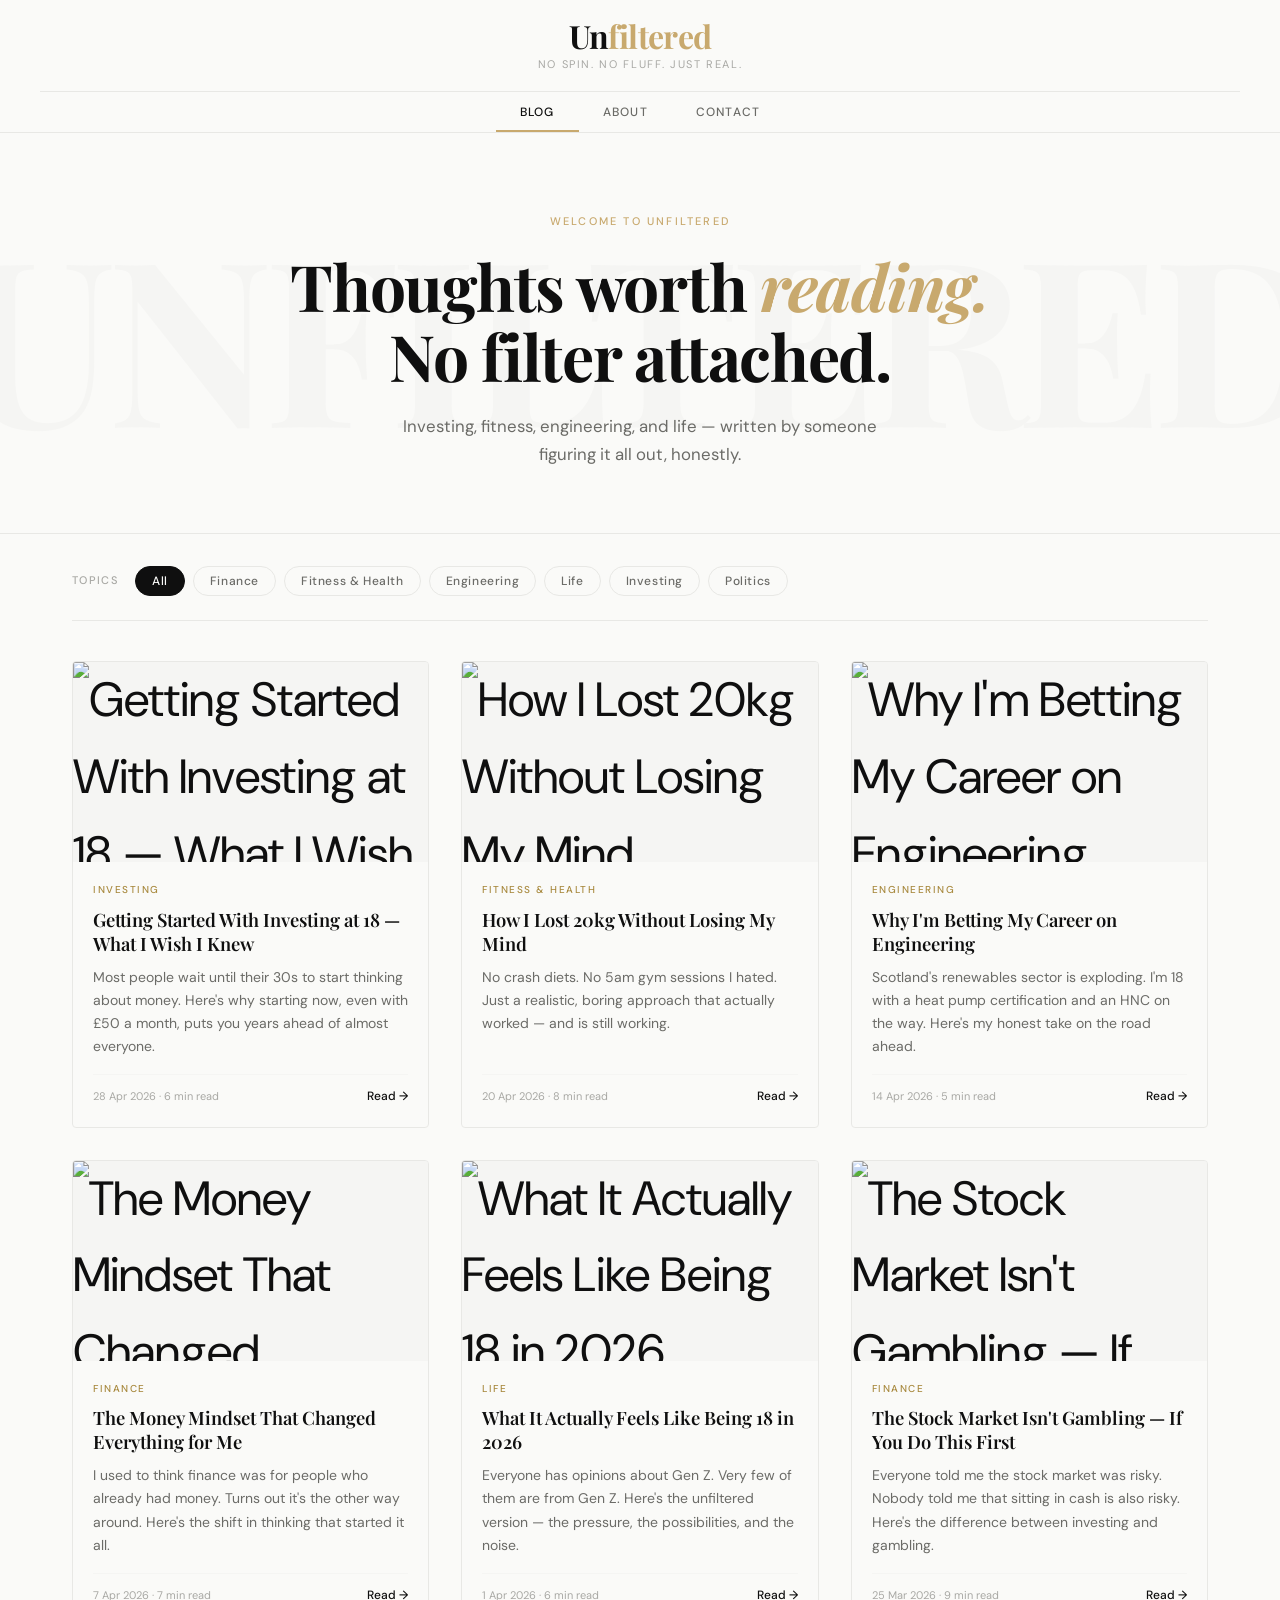
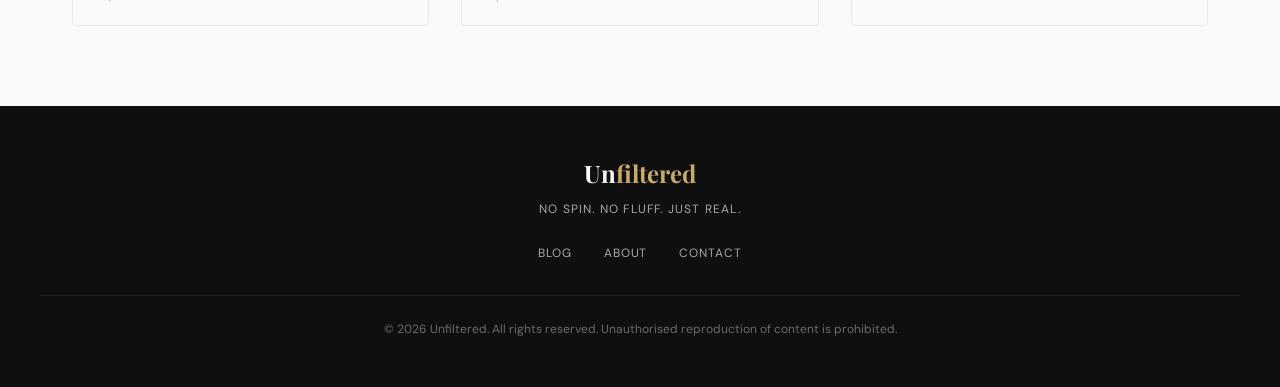
==== index.html @ 5640ca7e "first commit" ====
<!DOCTYPE html>
<html lang="en">
<head>
  <meta charset="UTF-8">
  <meta name="viewport" content="width=device-width, initial-scale=1.0">
  <title>Unfiltered — Real talk on finance, fitness, engineering &amp; life</title>
  <meta name="description" content="Unfiltered is a personal blog covering investing, fitness, engineering, finance, and life — written honestly, without the fluff.">
  <meta property="og:title" content="Unfiltered">
  <meta property="og:description" content="Real talk on finance, fitness, engineering and life.">
  <meta property="og:type" content="website">
  <link rel="canonical" href="https://yourusername.github.io/">

  <!-- Google Analytics: replace G-XXXXXXXXXX with your actual ID after setup -->
  <script async src="https://www.googletagmanager.com/gtag/js?id=G-XXXXXXXXXX"></script>
  <script>
    window.dataLayer = window.dataLayer || [];
    function gtag(){dataLayer.push(arguments);}
    gtag('js', new Date());
    gtag('config', 'G-XXXXXXXXXX');
  </script>

  <link rel="stylesheet" href="css/style.css">
</head>
<body>

  <nav class="navbar">
    <div class="navbar-inner">
      <a href="index.html" class="navbar-logo">Un<span>filtered</span></a>
      <p class="navbar-tagline">No spin. No fluff. Just real.</p>
      <div class="navbar-links">
        <a href="index.html">Blog</a>
        <a href="about.html">About</a>
        <a href="contact.html">Contact</a>
      </div>
    </div>
  </nav>

  <section class="hero">
    <div class="hero-inner">
      <p class="hero-eyebrow">Welcome to Unfiltered</p>
      <h1 class="hero-title">Thoughts worth <em>reading.</em><br>No filter attached.</h1>
      <p class="hero-desc">Investing, fitness, engineering, and life — written by someone figuring it all out, honestly.</p>
    </div>
  </section>

  <div class="filter-section">
    <div class="filter-bar">
      <span class="filter-label">Topics</span>
      <button class="filter-btn active" data-filter="all">All</button>
      <button class="filter-btn" data-filter="Finance">Finance</button>
      <button class="filter-btn" data-filter="Fitness & Health">Fitness &amp; Health</button>
      <button class="filter-btn" data-filter="Engineering">Engineering</button>
      <button class="filter-btn" data-filter="Life">Life</button>
      <button class="filter-btn" data-filter="Investing">Investing</button>
      <button class="filter-btn" data-filter="Politics">Politics</button>
    </div>
  </div>

  <section class="posts-section">
    <div class="posts-grid" id="posts-grid"></div>
    <p class="no-results" id="no-results">No posts in this category yet — check back soon.</p>
  </section>

  <footer>
    <div class="footer-inner">
      <div class="footer-logo">Un<span>filtered</span></div>
      <p class="footer-tagline">No spin. No fluff. Just real.</p>
      <div class="footer-links">
        <a href="index.html">Blog</a>
        <a href="about.html">About</a>
        <a href="contact.html">Contact</a>
      </div>
      <p class="footer-copy">&copy; 2026 Unfiltered. All rights reserved. Unauthorised reproduction of content is prohibited.</p>
    </div>
  </footer>

  <script src="js/posts.js"></script>
  <script src="js/main.js"></script>
</body>
</html>
---- css/style.css ----
@import url('https://fonts.googleapis.com/css2?family=Playfair+Display:ital,wght@0,400;0,600;0,700;1,400&family=DM+Sans:wght@300;400;500&display=swap');

*, *::before, *::after { box-sizing: border-box; margin: 0; padding: 0; }

:root {
  --black: #0f0f0f;
  --white: #fafaf8;
  --gray-100: #f5f5f3;
  --gray-200: #e8e8e5;
  --gray-400: #a8a8a4;
  --gray-600: #6b6b67;
  --accent: #c8a96e;
  --accent-dark: #a8893e;
  --font-display: 'Playfair Display', Georgia, serif;
  --font-body: 'DM Sans', sans-serif;
  --max-width: 1200px;
  --transition: 0.25s cubic-bezier(0.4, 0, 0.2, 1);
}

html { scroll-behavior: smooth; }

body {
  font-family: var(--font-body);
  background: var(--white);
  color: var(--black);
  font-size: 16px;
  line-height: 1.6;
  -webkit-font-smoothing: antialiased;
}

a { color: inherit; text-decoration: none; }
img { max-width: 100%; display: block; }
button { cursor: pointer; font-family: var(--font-body); }

/* NAVBAR */
.navbar {
  position: sticky; top: 0; z-index: 100;
  background: var(--white);
  border-bottom: 1px solid var(--gray-200);
  padding: 0 2rem;
}
.navbar-inner {
  max-width: var(--max-width); margin: 0 auto;
  display: flex; flex-direction: column; align-items: center;
  padding: 1.25rem 0 0;
}
.navbar-logo {
  font-family: var(--font-display); font-size: 2rem; font-weight: 700;
  letter-spacing: -0.02em; color: var(--black); line-height: 1;
}
.navbar-logo span { color: var(--accent); }
.navbar-tagline {
  font-size: 11px; letter-spacing: 0.15em; text-transform: uppercase;
  color: var(--gray-400); margin: 4px 0 1.1rem; font-weight: 400;
}
.navbar-links {
  display: flex; gap: 0;
  border-top: 1px solid var(--gray-200);
  width: 100%; justify-content: center;
}
.navbar-links a {
  font-size: 12px; font-weight: 500; letter-spacing: 0.1em; text-transform: uppercase;
  color: var(--gray-600); padding: 0.65rem 1.5rem;
  transition: color var(--transition); position: relative;
}
.navbar-links a::after {
  content: ''; position: absolute; bottom: 0; left: 50%; right: 50%;
  height: 2px; background: var(--accent);
  transition: left var(--transition), right var(--transition);
}
.navbar-links a:hover { color: var(--black); }
.navbar-links a:hover::after,
.navbar-links a.active::after { left: 0; right: 0; }
.navbar-links a.active { color: var(--black); }

/* HERO */
.hero {
  border-bottom: 1px solid var(--gray-200);
  padding: 5rem 2rem 4rem; text-align: center;
  background: var(--white); position: relative; overflow: hidden;
}
.hero::before {
  content: 'UNFILTERED'; position: absolute;
  font-family: var(--font-display); font-size: 18vw; font-weight: 700;
  color: var(--gray-100); top: 50%; left: 50%;
  transform: translate(-50%, -50%); white-space: nowrap;
  pointer-events: none; user-select: none; letter-spacing: -0.04em;
}
.hero-inner { position: relative; max-width: 700px; margin: 0 auto; }
.hero-eyebrow {
  font-size: 11px; letter-spacing: 0.2em; text-transform: uppercase;
  color: var(--accent); margin-bottom: 1.25rem; font-weight: 500;
}
.hero-title {
  font-family: var(--font-display);
  font-size: clamp(2.5rem, 5vw, 4rem); font-weight: 700;
  line-height: 1.1; letter-spacing: -0.02em; margin-bottom: 1.25rem;
}
.hero-title em { font-style: italic; color: var(--accent); }
.hero-desc {
  font-size: 1.05rem; color: var(--gray-600);
  max-width: 480px; margin: 0 auto; line-height: 1.7;
}

/* FILTER BAR */
.filter-section {
  padding: 2rem 2rem 0;
  max-width: var(--max-width); margin: 0 auto;
}
.filter-bar {
  display: flex; gap: 0.5rem; flex-wrap: wrap; align-items: center;
  padding-bottom: 1.5rem; border-bottom: 1px solid var(--gray-200);
}
.filter-label {
  font-size: 11px; letter-spacing: 0.12em; text-transform: uppercase;
  color: var(--gray-400); margin-right: 0.5rem; font-weight: 500;
}
.filter-btn {
  padding: 0.4rem 1rem; border: 1px solid var(--gray-200); border-radius: 100px;
  background: transparent; font-size: 12px; font-weight: 500;
  color: var(--gray-600); letter-spacing: 0.05em;
  transition: all var(--transition);
}
.filter-btn:hover { border-color: var(--black); color: var(--black); }
.filter-btn.active { background: var(--black); border-color: var(--black); color: var(--white); }

/* POST GRID */
.posts-section {
  padding: 2.5rem 2rem 5rem;
  max-width: var(--max-width); margin: 0 auto;
}
.posts-grid {
  display: grid; grid-template-columns: repeat(3, 1fr); gap: 2rem;
}
.post-card {
  display: flex; flex-direction: column;
  background: var(--white); border: 1px solid var(--gray-200);
  border-radius: 4px; overflow: hidden;
  transition: transform var(--transition), box-shadow var(--transition);
  cursor: pointer;
  animation: fadeUp 0.4s ease both;
}
.post-card:hover { transform: translateY(-4px); box-shadow: 0 12px 40px rgba(0,0,0,0.08); }
.post-card-image {
  width: 100%; aspect-ratio: 16/9; object-fit: cover;
  background: var(--gray-100);
  display: flex; align-items: center; justify-content: center;
  font-size: 3rem; overflow: hidden;
}
.post-card-image img { width: 100%; height: 100%; object-fit: cover; }
.post-card-body { padding: 1.25rem; display: flex; flex-direction: column; flex: 1; }
.post-card-category {
  font-size: 10px; font-weight: 500; letter-spacing: 0.15em;
  text-transform: uppercase; color: var(--accent-dark); margin-bottom: 0.6rem;
}
.post-card-title {
  font-family: var(--font-display); font-size: 1.15rem; font-weight: 600;
  line-height: 1.3; margin-bottom: 0.65rem; color: var(--black);
}
.post-card-summary {
  font-size: 0.875rem; color: var(--gray-600); line-height: 1.65;
  flex: 1; margin-bottom: 1rem;
}
.post-card-footer {
  display: flex; align-items: center; justify-content: space-between;
  border-top: 1px solid var(--gray-100); padding-top: 0.75rem;
}
.post-card-date { font-size: 11px; color: var(--gray-400); }
.post-card-link {
  font-size: 12px; font-weight: 500; color: var(--black);
  display: flex; align-items: center; gap: 4px;
  transition: gap var(--transition);
}
.post-card:hover .post-card-link { gap: 8px; }
.no-results {
  text-align: center; padding: 4rem 2rem; color: var(--gray-400);
  font-family: var(--font-display); font-style: italic; font-size: 1.2rem;
  display: none; grid-column: 1 / -1;
}

/* FOOTER */
footer {
  background: var(--black); color: var(--white);
  padding: 3rem 2rem; text-align: center;
}
.footer-inner { max-width: var(--max-width); margin: 0 auto; }
.footer-logo { font-family: var(--font-display); font-size: 1.5rem; font-weight: 700; margin-bottom: 0.5rem; }
.footer-logo span { color: var(--accent); }
.footer-tagline {
  font-size: 12px; color: var(--gray-400); letter-spacing: 0.1em;
  text-transform: uppercase; margin-bottom: 1.5rem;
}
.footer-links { display: flex; gap: 2rem; justify-content: center; margin-bottom: 2rem; }
.footer-links a {
  font-size: 12px; letter-spacing: 0.08em; text-transform: uppercase;
  color: var(--gray-400); transition: color var(--transition);
}
.footer-links a:hover { color: var(--white); }
.footer-copy {
  font-size: 12px; color: var(--gray-600);
  border-top: 1px solid #1f1f1f; padding-top: 1.5rem;
}

/* ABOUT PAGE */
.about-hero {
  padding: 5rem 2rem 3rem; max-width: 750px;
  margin: 0 auto; text-align: center;
}
.about-eyebrow { font-size: 11px; letter-spacing: 0.2em; text-transform: uppercase; color: var(--accent); margin-bottom: 1rem; }
.about-title {
  font-family: var(--font-display);
  font-size: clamp(2rem, 4vw, 3rem); font-weight: 700;
  line-height: 1.15; letter-spacing: -0.02em; margin-bottom: 2rem;
}
.about-body { max-width: 620px; margin: 0 auto 2rem; color: var(--gray-600); font-size: 1.05rem; line-height: 1.8; }
.about-body p { margin-bottom: 1.25rem; }
.about-divider { width: 40px; height: 2px; background: var(--accent); margin: 0 auto 3rem; }
.about-values {
  display: grid; grid-template-columns: repeat(3, 1fr);
  gap: 1.5rem; max-width: 900px; margin: 0 auto 5rem; padding: 0 2rem;
}
.value-card { background: var(--gray-100); padding: 1.5rem; border-radius: 4px; text-align: left; }
.value-number { font-family: var(--font-display); font-size: 2rem; font-weight: 700; color: var(--accent); margin-bottom: 0.5rem; }
.value-title { font-weight: 500; margin-bottom: 0.4rem; font-size: 0.95rem; }
.value-desc { font-size: 0.85rem; color: var(--gray-600); line-height: 1.6; }

/* CONTACT PAGE */
.contact-section { max-width: 600px; margin: 0 auto; padding: 5rem 2rem; }
.contact-title {
  font-family: var(--font-display);
  font-size: clamp(2rem, 4vw, 3rem); font-weight: 700;
  letter-spacing: -0.02em; margin-bottom: 0.75rem;
}
.contact-desc { color: var(--gray-600); margin-bottom: 2.5rem; line-height: 1.7; }
.form-group { margin-bottom: 1.25rem; }
.form-label {
  display: block; font-size: 12px; font-weight: 500;
  letter-spacing: 0.08em; text-transform: uppercase;
  color: var(--gray-600); margin-bottom: 0.5rem;
}
.form-input, .form-textarea {
  width: 100%; padding: 0.75rem 1rem;
  border: 1px solid var(--gray-200); border-radius: 4px;
  font-family: var(--font-body); font-size: 0.95rem;
  background: var(--white); color: var(--black);
  transition: border-color var(--transition); outline: none;
}
.form-input:focus, .form-textarea:focus { border-color: var(--black); }
.form-textarea { height: 140px; resize: vertical; }
.form-submit {
  padding: 0.85rem 2.5rem; background: var(--black); color: var(--white);
  border: none; border-radius: 4px; font-size: 13px; font-weight: 500;
  letter-spacing: 0.08em; text-transform: uppercase;
  transition: background var(--transition), transform var(--transition);
}
.form-submit:hover { background: var(--accent-dark); transform: translateY(-1px); }
.form-success {
  display: none; padding: 1rem; background: #f0f7f0;
  border: 1px solid #c3dfc3; border-radius: 4px;
  color: #2a5a2a; font-size: 0.9rem; margin-top: 1rem;
}

/* BLOG POST PAGE */
.post-back {
  display: inline-flex; align-items: center; gap: 6px;
  font-size: 13px; font-weight: 500; color: var(--gray-600);
  padding: 1.25rem 2rem; transition: color var(--transition);
  border-bottom: 1px solid var(--gray-200); width: 100%;
}
.post-back:hover { color: var(--black); }
.post-hero {
  padding: 4rem 2rem 3rem; max-width: 780px;
  margin: 0 auto; text-align: center;
  border-bottom: 1px solid var(--gray-200); margin-bottom: 3rem;
}
.post-category-badge {
  display: inline-block; font-size: 10px; font-weight: 500;
  letter-spacing: 0.15em; text-transform: uppercase;
  color: var(--accent-dark); border: 1px solid var(--accent);
  padding: 4px 12px; border-radius: 100px; margin-bottom: 1.25rem;
}
.post-title {
  font-family: var(--font-display);
  font-size: clamp(2rem, 4vw, 3.2rem); font-weight: 700;
  line-height: 1.15; letter-spacing: -0.02em; margin-bottom: 1rem;
}
.post-meta {
  font-size: 13px; color: var(--gray-400);
  display: flex; gap: 1.5rem; justify-content: center; align-items: center;
}
.post-cover { max-width: 900px; margin: 0 auto 3rem; padding: 0 2rem; }
.post-cover img {
  width: 100%; border-radius: 4px;
  aspect-ratio: 16/8; object-fit: cover; background: var(--gray-100);
}
.post-content { max-width: 680px; margin: 0 auto; padding: 0 2rem 5rem; }
.post-content p { margin-bottom: 1.5rem; font-size: 1.05rem; line-height: 1.8; color: #1f1f1f; }
.post-content h2 { font-family: var(--font-display); font-size: 1.6rem; font-weight: 600; margin: 2.5rem 0 1rem; }
.post-content h3 { font-size: 1.15rem; font-weight: 500; margin: 2rem 0 0.75rem; }
.post-content blockquote {
  border-left: 3px solid var(--accent); padding: 0.5rem 0 0.5rem 1.5rem;
  margin: 2rem 0; font-family: var(--font-display); font-style: italic;
  font-size: 1.15rem; color: var(--gray-600);
}
.post-content ul, .post-content ol { padding-left: 1.5rem; margin-bottom: 1.5rem; }
.post-content li { margin-bottom: 0.5rem; font-size: 1.05rem; line-height: 1.7; }

/* COPY PROTECTION */
.protected { -webkit-user-select: none; -moz-user-select: none; user-select: none; }

/* RESPONSIVE */
@media (max-width: 900px) {
  .posts-grid { grid-template-columns: repeat(2, 1fr); }
  .about-values { grid-template-columns: repeat(2, 1fr); }
}
@media (max-width: 600px) {
  .navbar-links a { padding: 0.65rem 0.85rem; font-size: 11px; }
  .posts-grid { grid-template-columns: 1fr; }
  .about-values { grid-template-columns: 1fr; }
  .hero::before { font-size: 25vw; }
}

@keyframes fadeUp {
  from { opacity: 0; transform: translateY(16px); }
  to { opacity: 1; transform: translateY(0); }
}
.post-card:nth-child(1) { animation-delay: 0.05s; }
.post-card:nth-child(2) { animation-delay: 0.1s; }
.post-card:nth-child(3) { animation-delay: 0.15s; }
.post-card:nth-child(4) { animation-delay: 0.2s; }
.post-card:nth-child(5) { animation-delay: 0.25s; }
.post-card:nth-child(6) { animation-delay: 0.3s; }
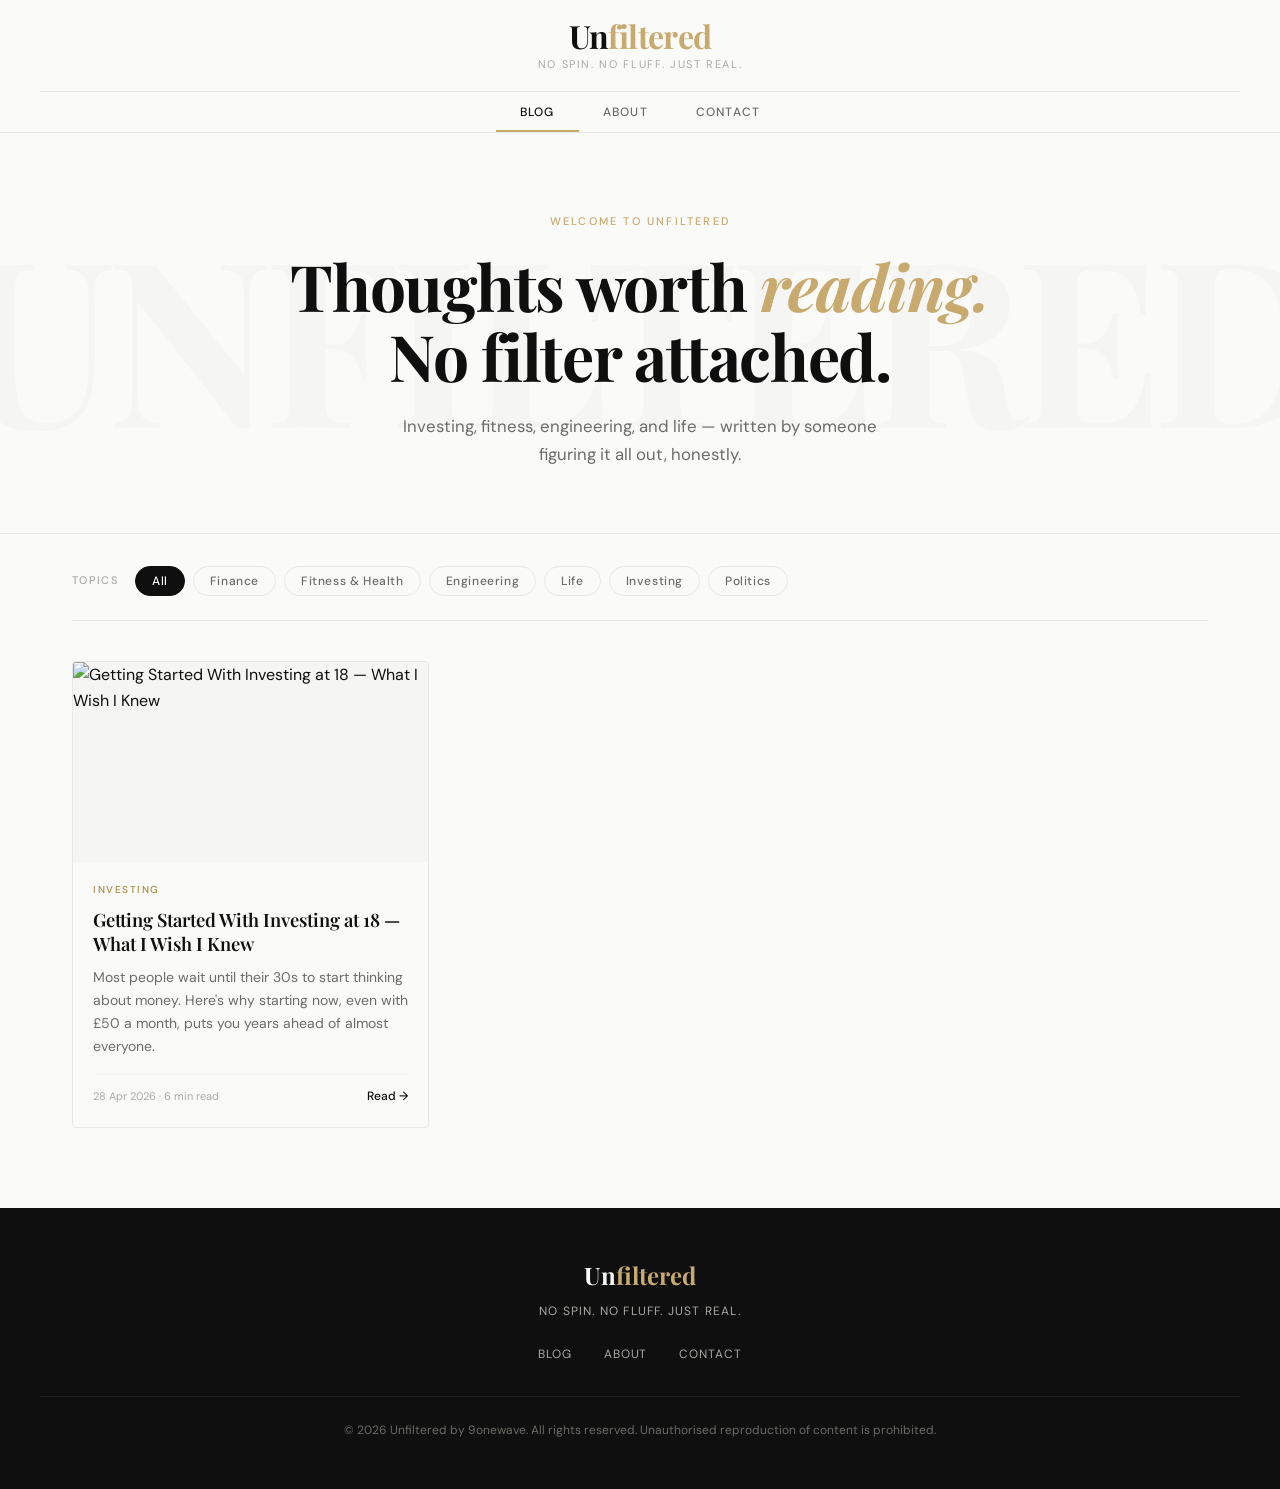
==== commit 6a661dff: "updated everything changed everything and next step is testing and changing" ====
--- a/index.html
+++ b/index.html
@@ -3,14 +3,42 @@
 <head>
   <meta charset="UTF-8">
   <meta name="viewport" content="width=device-width, initial-scale=1.0">
-  <title>Unfiltered — Real talk on finance, fitness, engineering &amp; life</title>
-  <meta name="description" content="Unfiltered is a personal blog covering investing, fitness, engineering, finance, and life — written honestly, without the fluff.">
-  <meta property="og:title" content="Unfiltered">
-  <meta property="og:description" content="Real talk on finance, fitness, engineering and life.">
+
+  <title>Unfiltered — Real talk on finance, fitness, engineering &amp; life | 9onewave</title>
+  <meta name="description" content="Unfiltered is a personal blog by 9onewave covering investing, fitness, engineering, finance, and life — written honestly, without the fluff.">
+  <meta name="author" content="9onewave">
+  <meta name="robots" content="index, follow">
+  <link rel="canonical" href="https://9onewave.github.io/">
+
+  <!-- Open Graph -->
+  <meta property="og:title" content="Unfiltered — Real talk on finance, fitness, engineering &amp; life">
+  <meta property="og:description" content="Personal blog by 9onewave. Investing, fitness, engineering, and life — written honestly, without the fluff.">
   <meta property="og:type" content="website">
-  <link rel="canonical" href="https://yourusername.github.io/">
+  <meta property="og:url" content="https://9onewave.github.io/">
+  <meta property="og:site_name" content="Unfiltered">
 
-  <!-- Google Analytics: replace G-XXXXXXXXXX with your actual ID after setup -->
+  <!-- Twitter Card -->
+  <meta name="twitter:card" content="summary_large_image">
+  <meta name="twitter:title" content="Unfiltered — Real talk by 9onewave">
+  <meta name="twitter:description" content="Investing, fitness, engineering, and life — written honestly, without the fluff.">
+
+  <!-- Structured Data: Website -->
+  <script type="application/ld+json">
+  {
+    "@context": "https://schema.org",
+    "@type": "Blog",
+    "name": "Unfiltered",
+    "url": "https://9onewave.github.io/",
+    "description": "Personal blog by 9onewave covering investing, fitness, engineering, and life.",
+    "author": {
+      "@type": "Person",
+      "name": "9onewave",
+      "url": "https://9onewave.github.io/"
+    }
+  }
+  </script>
+
+  <!-- Google Analytics: replace G-XXXXXXXXXX with your actual ID -->
   <script async src="https://www.googletagmanager.com/gtag/js?id=G-XXXXXXXXXX"></script>
   <script>
     window.dataLayer = window.dataLayer || [];
@@ -23,9 +51,11 @@
 </head>
 <body>
 
-  <nav class="navbar">
+  <div id="reading-progress" aria-hidden="true"></div>
+
+  <nav class="navbar" aria-label="Main navigation">
     <div class="navbar-inner">
-      <a href="index.html" class="navbar-logo">Un<span>filtered</span></a>
+      <a href="index.html" class="navbar-logo" aria-label="Unfiltered — home">Un<span>filtered</span></a>
       <p class="navbar-tagline">No spin. No fluff. Just real.</p>
       <div class="navbar-links">
         <a href="index.html">Blog</a>
@@ -43,7 +73,7 @@
     </div>
   </section>
 
-  <div class="filter-section">
+  <div class="filter-section" role="navigation" aria-label="Filter posts by topic">
     <div class="filter-bar">
       <span class="filter-label">Topics</span>
       <button class="filter-btn active" data-filter="all">All</button>
@@ -56,21 +86,21 @@
     </div>
   </div>
 
-  <section class="posts-section">
+  <section class="posts-section" aria-label="Blog posts">
     <div class="posts-grid" id="posts-grid"></div>
-    <p class="no-results" id="no-results">No posts in this category yet — check back soon.</p>
+    <p class="no-results" id="no-results" role="status">No posts in this category yet — check back soon.</p>
   </section>
 
   <footer>
     <div class="footer-inner">
       <div class="footer-logo">Un<span>filtered</span></div>
       <p class="footer-tagline">No spin. No fluff. Just real.</p>
-      <div class="footer-links">
+      <nav class="footer-links" aria-label="Footer navigation">
         <a href="index.html">Blog</a>
         <a href="about.html">About</a>
         <a href="contact.html">Contact</a>
-      </div>
-      <p class="footer-copy">&copy; 2026 Unfiltered. All rights reserved. Unauthorised reproduction of content is prohibited.</p>
+      </nav>
+      <p class="footer-copy">&copy; 2026 Unfiltered by 9onewave. All rights reserved. Unauthorised reproduction of content is prohibited.</p>
     </div>
   </footer>
 
--- a/css/style.css
+++ b/css/style.css
@@ -18,7 +18,6 @@
 }
 
 html { scroll-behavior: smooth; }
-
 body {
   font-family: var(--font-body);
   background: var(--white);
@@ -27,10 +26,19 @@
   line-height: 1.6;
   -webkit-font-smoothing: antialiased;
 }
-
 a { color: inherit; text-decoration: none; }
 img { max-width: 100%; display: block; }
 button { cursor: pointer; font-family: var(--font-body); }
+
+/* READING PROGRESS BAR */
+#reading-progress {
+  position: fixed; top: 0; left: 0;
+  height: 3px; background: var(--accent);
+  width: 0%; z-index: 9999;
+  transition: width 0.1s linear;
+  display: none;
+}
+body.post-page #reading-progress { display: block; }
 
 /* NAVBAR */
 .navbar {
@@ -103,10 +111,7 @@
 }
 
 /* FILTER BAR */
-.filter-section {
-  padding: 2rem 2rem 0;
-  max-width: var(--max-width); margin: 0 auto;
-}
+.filter-section { padding: 2rem 2rem 0; max-width: var(--max-width); margin: 0 auto; }
 .filter-bar {
   display: flex; gap: 0.5rem; flex-wrap: wrap; align-items: center;
   padding-bottom: 1.5rem; border-bottom: 1px solid var(--gray-200);
@@ -125,13 +130,8 @@
 .filter-btn.active { background: var(--black); border-color: var(--black); color: var(--white); }
 
 /* POST GRID */
-.posts-section {
-  padding: 2.5rem 2rem 5rem;
-  max-width: var(--max-width); margin: 0 auto;
-}
-.posts-grid {
-  display: grid; grid-template-columns: repeat(3, 1fr); gap: 2rem;
-}
+.posts-section { padding: 2.5rem 2rem 5rem; max-width: var(--max-width); margin: 0 auto; }
+.posts-grid { display: grid; grid-template-columns: repeat(3, 1fr); gap: 2rem; }
 .post-card {
   display: flex; flex-direction: column;
   background: var(--white); border: 1px solid var(--gray-200);
@@ -142,10 +142,9 @@
 }
 .post-card:hover { transform: translateY(-4px); box-shadow: 0 12px 40px rgba(0,0,0,0.08); }
 .post-card-image {
-  width: 100%; aspect-ratio: 16/9; object-fit: cover;
+  width: 100%; aspect-ratio: 16/9;
   background: var(--gray-100);
-  display: flex; align-items: center; justify-content: center;
-  font-size: 3rem; overflow: hidden;
+  overflow: hidden;
 }
 .post-card-image img { width: 100%; height: 100%; object-fit: cover; }
 .post-card-body { padding: 1.25rem; display: flex; flex-direction: column; flex: 1; }
@@ -179,33 +178,18 @@
 }
 
 /* FOOTER */
-footer {
-  background: var(--black); color: var(--white);
-  padding: 3rem 2rem; text-align: center;
-}
+footer { background: var(--black); color: var(--white); padding: 3rem 2rem; text-align: center; }
 .footer-inner { max-width: var(--max-width); margin: 0 auto; }
 .footer-logo { font-family: var(--font-display); font-size: 1.5rem; font-weight: 700; margin-bottom: 0.5rem; }
 .footer-logo span { color: var(--accent); }
-.footer-tagline {
-  font-size: 12px; color: var(--gray-400); letter-spacing: 0.1em;
-  text-transform: uppercase; margin-bottom: 1.5rem;
-}
+.footer-tagline { font-size: 12px; color: var(--gray-400); letter-spacing: 0.1em; text-transform: uppercase; margin-bottom: 1.5rem; }
 .footer-links { display: flex; gap: 2rem; justify-content: center; margin-bottom: 2rem; }
-.footer-links a {
-  font-size: 12px; letter-spacing: 0.08em; text-transform: uppercase;
-  color: var(--gray-400); transition: color var(--transition);
-}
+.footer-links a { font-size: 12px; letter-spacing: 0.08em; text-transform: uppercase; color: var(--gray-400); transition: color var(--transition); }
 .footer-links a:hover { color: var(--white); }
-.footer-copy {
-  font-size: 12px; color: var(--gray-600);
-  border-top: 1px solid #1f1f1f; padding-top: 1.5rem;
-}
+.footer-copy { font-size: 12px; color: var(--gray-600); border-top: 1px solid #1f1f1f; padding-top: 1.5rem; }
 
 /* ABOUT PAGE */
-.about-hero {
-  padding: 5rem 2rem 3rem; max-width: 750px;
-  margin: 0 auto; text-align: center;
-}
+.about-hero { padding: 5rem 2rem 3rem; max-width: 750px; margin: 0 auto; text-align: center; }
 .about-eyebrow { font-size: 11px; letter-spacing: 0.2em; text-transform: uppercase; color: var(--accent); margin-bottom: 1rem; }
 .about-title {
   font-family: var(--font-display);
@@ -215,10 +199,7 @@
 .about-body { max-width: 620px; margin: 0 auto 2rem; color: var(--gray-600); font-size: 1.05rem; line-height: 1.8; }
 .about-body p { margin-bottom: 1.25rem; }
 .about-divider { width: 40px; height: 2px; background: var(--accent); margin: 0 auto 3rem; }
-.about-values {
-  display: grid; grid-template-columns: repeat(3, 1fr);
-  gap: 1.5rem; max-width: 900px; margin: 0 auto 5rem; padding: 0 2rem;
-}
+.about-values { display: grid; grid-template-columns: repeat(3, 1fr); gap: 1.5rem; max-width: 900px; margin: 0 auto 5rem; padding: 0 2rem; }
 .value-card { background: var(--gray-100); padding: 1.5rem; border-radius: 4px; text-align: left; }
 .value-number { font-family: var(--font-display); font-size: 2rem; font-weight: 700; color: var(--accent); margin-bottom: 0.5rem; }
 .value-title { font-weight: 500; margin-bottom: 0.4rem; font-size: 0.95rem; }
@@ -226,84 +207,40 @@
 
 /* CONTACT PAGE */
 .contact-section { max-width: 600px; margin: 0 auto; padding: 5rem 2rem; }
-.contact-title {
-  font-family: var(--font-display);
-  font-size: clamp(2rem, 4vw, 3rem); font-weight: 700;
-  letter-spacing: -0.02em; margin-bottom: 0.75rem;
-}
+.contact-title { font-family: var(--font-display); font-size: clamp(2rem, 4vw, 3rem); font-weight: 700; letter-spacing: -0.02em; margin-bottom: 0.75rem; }
 .contact-desc { color: var(--gray-600); margin-bottom: 2.5rem; line-height: 1.7; }
 .form-group { margin-bottom: 1.25rem; }
-.form-label {
-  display: block; font-size: 12px; font-weight: 500;
-  letter-spacing: 0.08em; text-transform: uppercase;
-  color: var(--gray-600); margin-bottom: 0.5rem;
-}
-.form-input, .form-textarea {
-  width: 100%; padding: 0.75rem 1rem;
-  border: 1px solid var(--gray-200); border-radius: 4px;
-  font-family: var(--font-body); font-size: 0.95rem;
-  background: var(--white); color: var(--black);
-  transition: border-color var(--transition); outline: none;
-}
+.form-label { display: block; font-size: 12px; font-weight: 500; letter-spacing: 0.08em; text-transform: uppercase; color: var(--gray-600); margin-bottom: 0.5rem; }
+.form-input, .form-textarea { width: 100%; padding: 0.75rem 1rem; border: 1px solid var(--gray-200); border-radius: 4px; font-family: var(--font-body); font-size: 0.95rem; background: var(--white); color: var(--black); transition: border-color var(--transition); outline: none; }
 .form-input:focus, .form-textarea:focus { border-color: var(--black); }
 .form-textarea { height: 140px; resize: vertical; }
-.form-submit {
-  padding: 0.85rem 2.5rem; background: var(--black); color: var(--white);
-  border: none; border-radius: 4px; font-size: 13px; font-weight: 500;
-  letter-spacing: 0.08em; text-transform: uppercase;
-  transition: background var(--transition), transform var(--transition);
-}
+.form-submit { padding: 0.85rem 2.5rem; background: var(--black); color: var(--white); border: none; border-radius: 4px; font-size: 13px; font-weight: 500; letter-spacing: 0.08em; text-transform: uppercase; transition: background var(--transition), transform var(--transition); }
 .form-submit:hover { background: var(--accent-dark); transform: translateY(-1px); }
-.form-success {
-  display: none; padding: 1rem; background: #f0f7f0;
-  border: 1px solid #c3dfc3; border-radius: 4px;
-  color: #2a5a2a; font-size: 0.9rem; margin-top: 1rem;
-}
+.form-success { display: none; padding: 1rem; background: #f0f7f0; border: 1px solid #c3dfc3; border-radius: 4px; color: #2a5a2a; font-size: 0.9rem; margin-top: 1rem; }
 
 /* BLOG POST PAGE */
-.post-back {
-  display: inline-flex; align-items: center; gap: 6px;
-  font-size: 13px; font-weight: 500; color: var(--gray-600);
-  padding: 1.25rem 2rem; transition: color var(--transition);
-  border-bottom: 1px solid var(--gray-200); width: 100%;
-}
+.post-back { display: inline-flex; align-items: center; gap: 6px; font-size: 13px; font-weight: 500; color: var(--gray-600); padding: 1.25rem 2rem; transition: color var(--transition); border-bottom: 1px solid var(--gray-200); width: 100%; }
 .post-back:hover { color: var(--black); }
-.post-hero {
-  padding: 4rem 2rem 3rem; max-width: 780px;
-  margin: 0 auto; text-align: center;
-  border-bottom: 1px solid var(--gray-200); margin-bottom: 3rem;
-}
-.post-category-badge {
-  display: inline-block; font-size: 10px; font-weight: 500;
-  letter-spacing: 0.15em; text-transform: uppercase;
-  color: var(--accent-dark); border: 1px solid var(--accent);
-  padding: 4px 12px; border-radius: 100px; margin-bottom: 1.25rem;
-}
-.post-title {
-  font-family: var(--font-display);
-  font-size: clamp(2rem, 4vw, 3.2rem); font-weight: 700;
-  line-height: 1.15; letter-spacing: -0.02em; margin-bottom: 1rem;
-}
-.post-meta {
-  font-size: 13px; color: var(--gray-400);
-  display: flex; gap: 1.5rem; justify-content: center; align-items: center;
-}
+.post-hero { padding: 4rem 2rem 3rem; max-width: 780px; margin: 0 auto; text-align: center; border-bottom: 1px solid var(--gray-200); margin-bottom: 3rem; }
+.post-category-badge { display: inline-block; font-size: 10px; font-weight: 500; letter-spacing: 0.15em; text-transform: uppercase; color: var(--accent-dark); border: 1px solid var(--accent); padding: 4px 12px; border-radius: 100px; margin-bottom: 1.25rem; }
+.post-title { font-family: var(--font-display); font-size: clamp(2rem, 4vw, 3.2rem); font-weight: 700; line-height: 1.15; letter-spacing: -0.02em; margin-bottom: 1rem; }
+.post-meta { font-size: 13px; color: var(--gray-400); display: flex; gap: 1.5rem; justify-content: center; align-items: center; flex-wrap: wrap; }
 .post-cover { max-width: 900px; margin: 0 auto 3rem; padding: 0 2rem; }
-.post-cover img {
-  width: 100%; border-radius: 4px;
-  aspect-ratio: 16/8; object-fit: cover; background: var(--gray-100);
-}
-.post-content { max-width: 680px; margin: 0 auto; padding: 0 2rem 5rem; }
+.post-cover img { width: 100%; border-radius: 4px; aspect-ratio: 16/8; object-fit: cover; background: var(--gray-100); }
+.post-content { max-width: 680px; margin: 0 auto; padding: 0 2rem 3rem; }
 .post-content p { margin-bottom: 1.5rem; font-size: 1.05rem; line-height: 1.8; color: #1f1f1f; }
 .post-content h2 { font-family: var(--font-display); font-size: 1.6rem; font-weight: 600; margin: 2.5rem 0 1rem; }
 .post-content h3 { font-size: 1.15rem; font-weight: 500; margin: 2rem 0 0.75rem; }
-.post-content blockquote {
-  border-left: 3px solid var(--accent); padding: 0.5rem 0 0.5rem 1.5rem;
-  margin: 2rem 0; font-family: var(--font-display); font-style: italic;
-  font-size: 1.15rem; color: var(--gray-600);
-}
+.post-content blockquote { border-left: 3px solid var(--accent); padding: 0.5rem 0 0.5rem 1.5rem; margin: 2rem 0; font-family: var(--font-display); font-style: italic; font-size: 1.15rem; color: var(--gray-600); }
 .post-content ul, .post-content ol { padding-left: 1.5rem; margin-bottom: 1.5rem; }
 .post-content li { margin-bottom: 0.5rem; font-size: 1.05rem; line-height: 1.7; }
+.post-content a { color: var(--accent-dark); text-decoration: underline; text-underline-offset: 3px; }
+
+/* POST SHARE */
+.post-share { max-width: 680px; margin: 0 auto 4rem; padding: 1.5rem 2rem; display: flex; align-items: center; gap: 1rem; border-top: 1px solid var(--gray-200); flex-wrap: wrap; }
+.post-share-label { font-size: 11px; letter-spacing: 0.12em; text-transform: uppercase; color: var(--gray-400); font-weight: 500; }
+.share-btn { padding: 0.4rem 1rem; border: 1px solid var(--gray-200); border-radius: 100px; background: transparent; font-size: 12px; font-weight: 500; color: var(--gray-600); transition: all var(--transition); cursor: pointer; }
+.share-btn:hover { border-color: var(--black); color: var(--black); background: var(--gray-100); }
 
 /* COPY PROTECTION */
 .protected { -webkit-user-select: none; -moz-user-select: none; user-select: none; }
@@ -314,10 +251,18 @@
   .about-values { grid-template-columns: repeat(2, 1fr); }
 }
 @media (max-width: 600px) {
+  .navbar { padding: 0 1rem; }
   .navbar-links a { padding: 0.65rem 0.85rem; font-size: 11px; }
   .posts-grid { grid-template-columns: 1fr; }
   .about-values { grid-template-columns: 1fr; }
   .hero::before { font-size: 25vw; }
+  .hero { padding: 3rem 1.5rem 2.5rem; }
+  .filter-section { padding: 1.5rem 1rem 0; }
+  .posts-section { padding: 2rem 1rem 4rem; }
+  .contact-section { padding: 3rem 1.5rem; }
+  .about-hero { padding: 3rem 1.5rem 2rem; }
+  .post-share { gap: 0.5rem; }
+  .post-meta { gap: 0.75rem; }
 }
 
 @keyframes fadeUp {
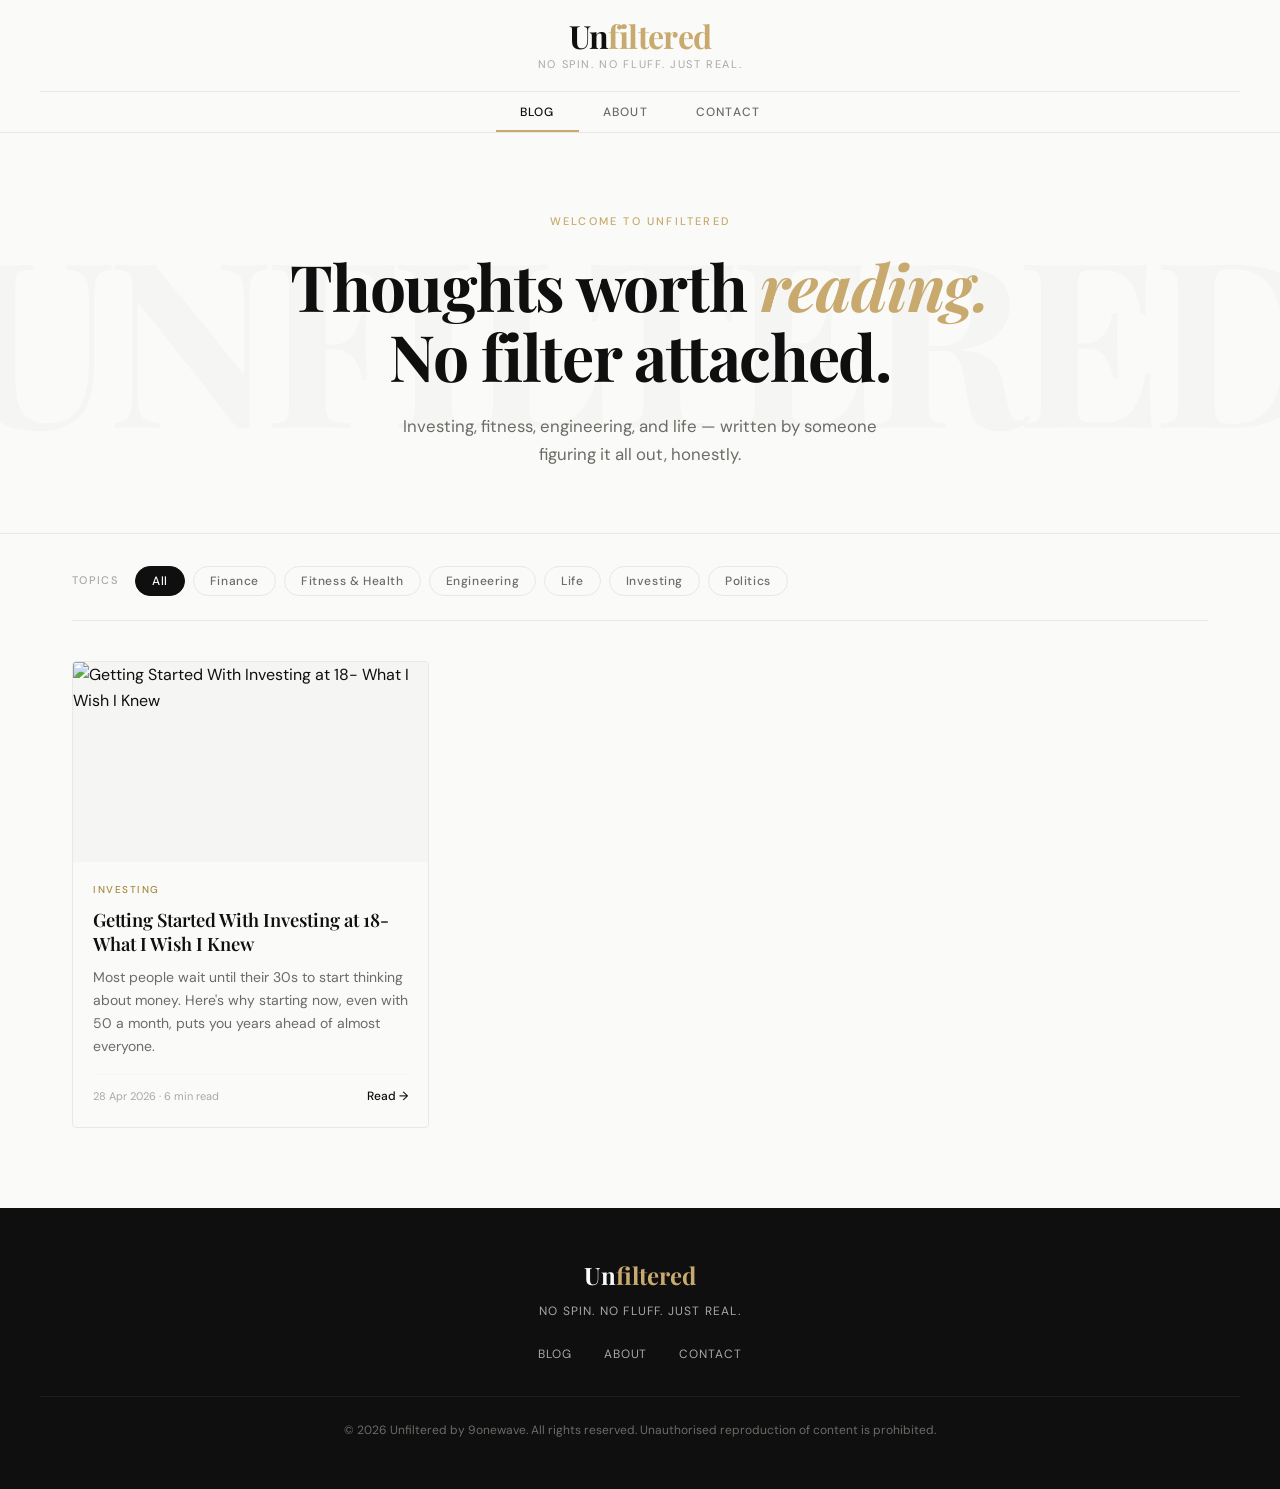
==== commit 129a5c6d: "s" ====
--- a/index.html
+++ b/index.html
@@ -104,7 +104,7 @@
     </div>
   </footer>
 
-  <script src="js/posts.js"></script>
-  <script src="js/main.js"></script>
+<script src="js/posts.js" charset="utf-8"></script>
+<script src="js/main.js" charset="utf-8"></script>
 </body>
 </html>
